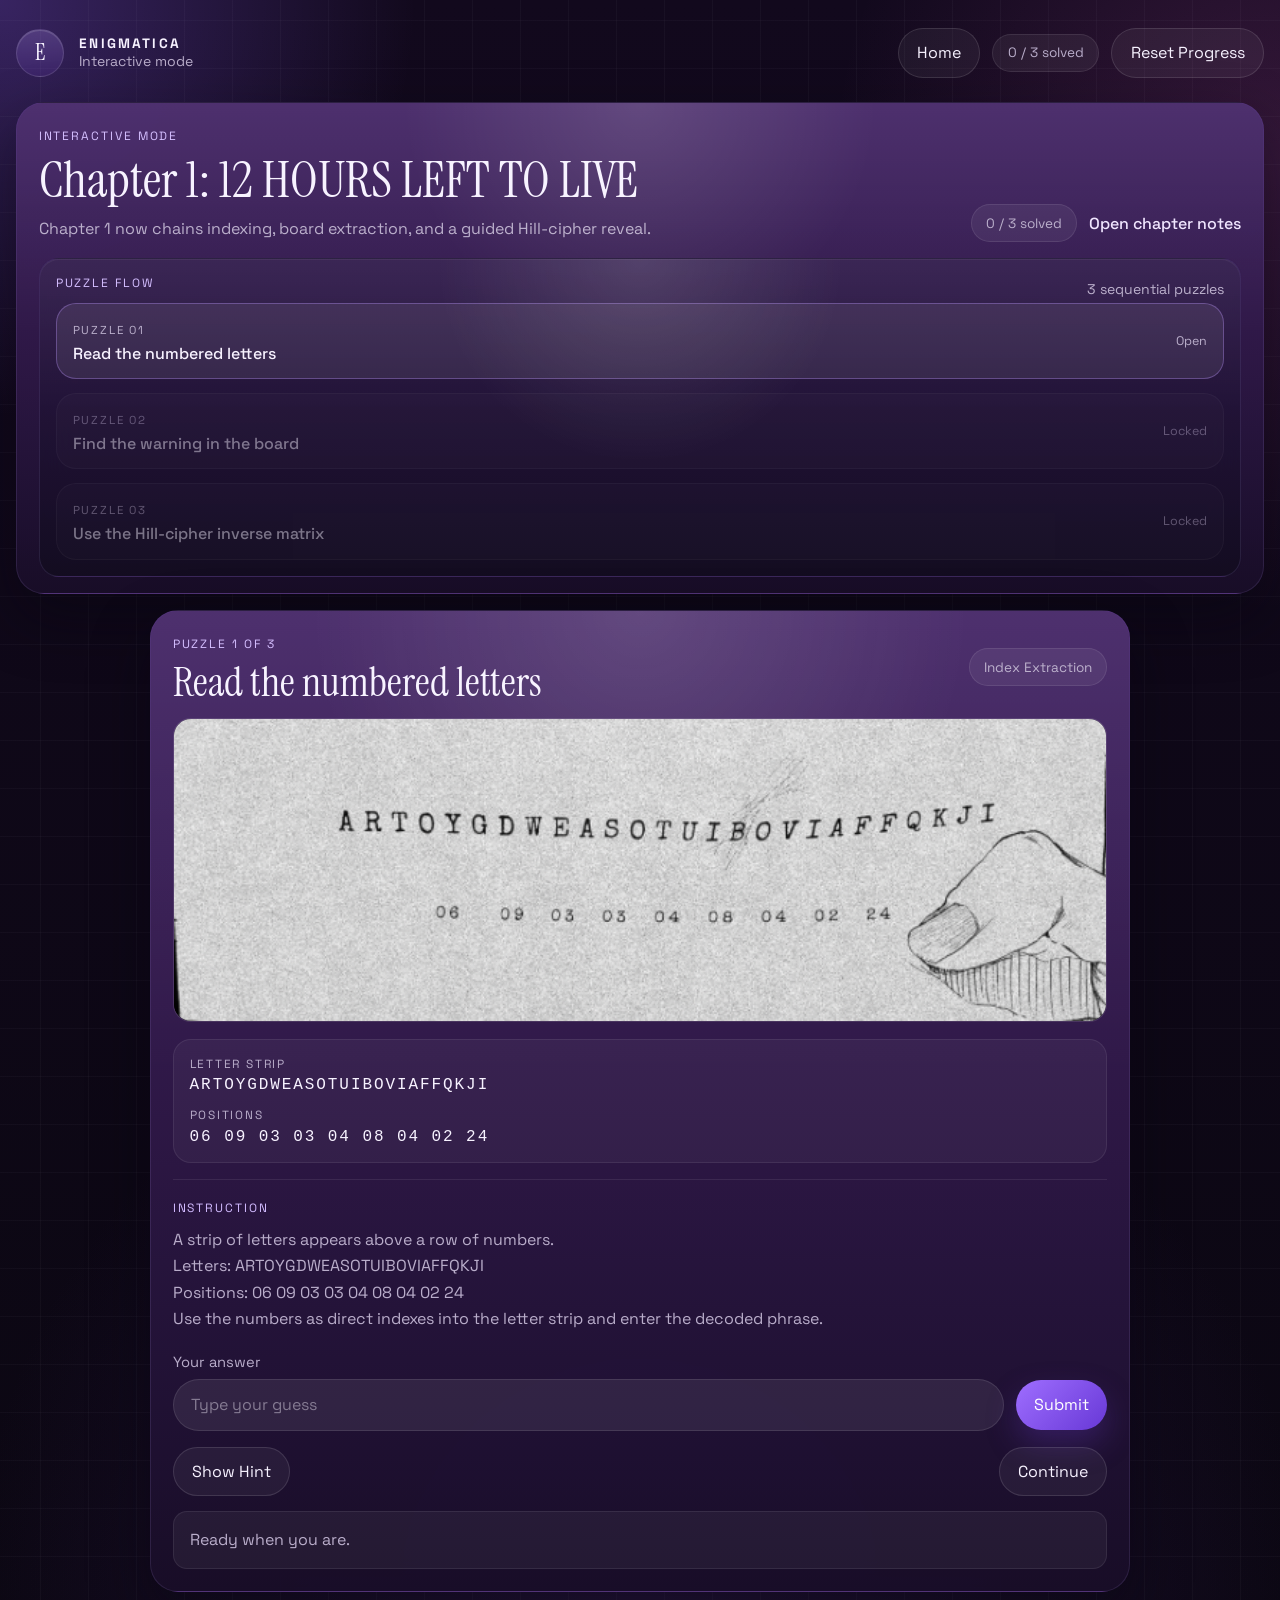
==== play.html @ 7e6c51b9 "add web app" ====
<!doctype html>
<html lang="en">
  <head>
    <meta charset="utf-8" />
    <meta name="viewport" content="width=device-width, initial-scale=1" />
    <title>Enigmatica · Play</title>
    <meta
      name="description"
      content="Play Enigmatica chapter puzzles one step at a time."
    />
    <link rel="preconnect" href="https://fonts.googleapis.com" />
    <link rel="preconnect" href="https://fonts.gstatic.com" crossorigin />
    <link
      href="https://fonts.googleapis.com/css2?family=Instrument+Serif:ital@0;1&family=Space+Grotesk:wght@400;500;700&display=swap"
      rel="stylesheet"
    />
    <link rel="stylesheet" href="./web/styles.css" />
  </head>
  <body>
    <div class="page-shell">
      <header class="topbar">
        <a class="brand" href="./index.html">
          <span class="brand-mark">E</span>
          <span class="brand-copy">
            <span class="brand-name" id="brandName">ENIGMATICA</span>
            <span class="brand-subtitle" id="brandSubtitle">Interactive mode</span>
          </span>
        </a>
        <div class="topbar-actions">
          <a class="ghost-button" id="homeLink" href="./index.html">Home</a>
          <span class="progress-pill" id="overallProgress">0 / 0 solved</span>
          <button class="ghost-button" id="resetProgressButton" type="button">
            Reset Progress
          </button>
        </div>
      </header>

      <main class="play-screen">
        <section class="card play-stage-card">
          <div class="play-stage-header">
            <div>
              <div class="eyebrow" id="playModeEyebrow">Interactive Mode</div>
              <h1 class="play-title" id="playChapterTitle">Chapter</h1>
              <p class="play-copy" id="playChapterDescription"></p>
            </div>
            <div class="play-stage-actions">
              <span class="progress-pill" id="chapterProgressLabel">0 / 0 solved</span>
              <a class="inline-link" id="chapterNotesLink" href="./docs/chapters/index.md">
                Open chapter notes
              </a>
            </div>
          </div>
          <section class="card chapter-stage chapter-stage-inner">
            <div class="section-heading">
              <span class="eyebrow" id="puzzleFlowEyebrow">Puzzle Flow</span>
              <span class="subtle-label" id="puzzleFlowLabel">Sequential unlocks</span>
            </div>
            <div class="puzzle-nav" id="puzzleNav"></div>
          </section>
        </section>

        <section class="play-workspace">
          <section class="card puzzle-card">
            <div class="puzzle-header">
              <div>
                <div class="eyebrow" id="puzzleEyebrow">Puzzle</div>
                <h2 id="puzzleTitle">Loading...</h2>
              </div>
              <span class="mechanic-chip" id="mechanicChip">Mechanic</span>
            </div>

            <div class="puzzle-media" id="puzzleMedia"></div>
            <div class="puzzle-clue" id="puzzleClue"></div>

            <div class="prompt-block">
              <div class="eyebrow" id="instructionEyebrow">Instruction</div>
              <p id="puzzlePrompt"></p>
            </div>

            <form class="answer-form" id="answerForm">
              <label class="answer-label" id="answerLabel" for="answerInput">Your answer</label>
              <div class="answer-row">
                <input
                  id="answerInput"
                  name="answer"
                  type="text"
                  autocomplete="off"
                  spellcheck="false"
                  placeholder="Type your guess"
                />
                <button class="primary-button" id="submitButton" type="submit">Submit</button>
              </div>
            </form>

            <div class="feedback-row">
              <button class="ghost-button" id="hintButton" type="button">Show Hint</button>
              <button class="ghost-button" id="continueButton" type="button" hidden>
                Continue
              </button>
            </div>

            <div class="hint-box" id="hintBox" hidden></div>
            <div class="status-box" id="statusBox" aria-live="polite"></div>
          </section>
        </section>
      </main>
    </div>

    <script src="./web/site-copy.js"></script>
    <script src="./web/shared.js"></script>
    <script src="./web/app.js"></script>
  </body>
</html>
---- web/styles.css ----
:root {
  --bg: #0b0712;
  --bg-deep: #140a21;
  --bg-soft: rgba(36, 20, 59, 0.72);
  --bg-strong: rgba(47, 25, 74, 0.86);
  --surface-border: rgba(191, 161, 255, 0.12);
  --surface-shadow: 0 24px 60px rgba(7, 4, 16, 0.45);
  --ink: #f7f2ff;
  --ink-soft: #b9adca;
  --accent: #8f62ff;
  --accent-strong: #d2bbff;
  --success: #63d7ad;
  --danger: #ff8e98;
  --radius-xl: 28px;
  --radius-lg: 20px;
  --radius-md: 14px;
  --font-ui: "Space Grotesk", "Avenir Next", "Segoe UI", sans-serif;
  --font-display: "Instrument Serif", "Times New Roman", serif;
}

* {
  box-sizing: border-box;
}

html {
  min-height: 100%;
  background:
    radial-gradient(circle at top left, rgba(143, 98, 255, 0.3), transparent 26rem),
    radial-gradient(circle at right 10%, rgba(214, 89, 190, 0.18), transparent 28rem),
    radial-gradient(circle at bottom center, rgba(62, 34, 102, 0.45), transparent 42rem),
    linear-gradient(180deg, #12091d 0%, var(--bg) 100%);
}

body {
  margin: 0;
  min-height: 100vh;
  color: var(--ink);
  font-family: var(--font-ui);
  background-image:
    linear-gradient(rgba(247, 242, 255, 0.03) 1px, transparent 1px),
    linear-gradient(90deg, rgba(247, 242, 255, 0.03) 1px, transparent 1px);
  background-position: center;
  background-size: 3rem 3rem;
}

img {
  display: block;
  max-width: 100%;
}

button,
input {
  font: inherit;
}

a {
  color: inherit;
}

.page-shell {
  width: min(1380px, calc(100vw - 2rem));
  margin: 0 auto;
  padding: 1.25rem 0 2rem;
}

.topbar {
  display: flex;
  align-items: center;
  justify-content: space-between;
  gap: 1rem;
  padding: 0.5rem 0 1.5rem;
}

.brand {
  display: inline-flex;
  align-items: center;
  gap: 0.95rem;
  text-decoration: none;
}

.brand-mark {
  display: grid;
  place-items: center;
  width: 3rem;
  height: 3rem;
  border-radius: 999px;
  border: 1px solid rgba(255, 255, 255, 0.12);
  background: linear-gradient(180deg, rgba(189, 157, 255, 0.22), rgba(107, 58, 191, 0.18));
  box-shadow: inset 0 1px 0 rgba(255, 255, 255, 0.14);
  font-family: var(--font-display);
  font-size: 1.45rem;
  line-height: 1;
}

.brand-copy {
  display: flex;
  flex-direction: column;
}

.brand-name {
  letter-spacing: 0.16em;
  font-size: 0.85rem;
  font-weight: 700;
}

.brand-subtitle,
.subtle-label {
  color: var(--ink-soft);
  font-size: 0.88rem;
}

.topbar-actions {
  display: flex;
  align-items: center;
  gap: 0.75rem;
  flex-wrap: wrap;
}

.progress-pill,
.mechanic-chip,
.chapter-pill {
  display: inline-flex;
  align-items: center;
  justify-content: center;
  gap: 0.35rem;
  min-height: 2.4rem;
  padding: 0.55rem 0.9rem;
  border-radius: 999px;
  border: 1px solid rgba(255, 255, 255, 0.09);
  background: rgba(255, 255, 255, 0.06);
  color: var(--ink-soft);
  font-size: 0.85rem;
}

.home-screen,
.play-screen,
.home-stack {
  display: grid;
  gap: 1.25rem;
}

.home-screen,
.play-screen {
  align-content: start;
}

.home-hero-grid {
  display: grid;
  grid-template-columns: minmax(0, 1.08fr) minmax(320px, 0.92fr);
  gap: 1.25rem;
  align-items: start;
}

.card {
  position: relative;
  overflow: hidden;
  border: 1px solid var(--surface-border);
  border-radius: var(--radius-xl);
  background:
    linear-gradient(180deg, rgba(69, 36, 104, 0.92), rgba(24, 13, 39, 0.92)),
    linear-gradient(180deg, var(--bg-strong), var(--bg-soft));
  box-shadow: var(--surface-shadow);
  backdrop-filter: blur(16px);
  padding: 1.35rem;
  animation: rise-in 650ms cubic-bezier(0.2, 0.7, 0.2, 1);
}

.card::before {
  content: "";
  position: absolute;
  inset: 0;
  background:
    radial-gradient(circle at top, rgba(255, 255, 255, 0.12), transparent 30%),
    linear-gradient(180deg, rgba(255, 255, 255, 0.06), transparent 48%);
  pointer-events: none;
}

.hero-card {
  padding-bottom: 1.15rem;
  background:
    radial-gradient(circle at top left, rgba(181, 132, 255, 0.22), transparent 18rem),
    linear-gradient(180deg, rgba(55, 27, 89, 0.96), rgba(13, 8, 23, 0.98));
}

.home-about-card h2,
.play-title {
  margin: 0;
  font-family: var(--font-display);
  font-weight: 400;
  line-height: 0.98;
}

.home-about-card h2 {
  font-size: clamp(1.85rem, 3vw, 2.55rem);
}

.play-title {
  font-size: clamp(2rem, 4vw, 3.2rem);
}

.eyebrow {
  display: inline-flex;
  align-items: center;
  gap: 0.45rem;
  margin-bottom: 0.7rem;
  color: var(--accent-strong);
  font-size: 0.75rem;
  letter-spacing: 0.16em;
  text-transform: uppercase;
}

.hero-card h1,
.puzzle-header h2 {
  margin: 0;
  font-family: var(--font-display);
  font-size: clamp(2rem, 4vw, 3.4rem);
  line-height: 0.95;
  font-weight: 400;
}

.puzzle-header h2 {
  font-size: clamp(1.85rem, 3.2vw, 2.7rem);
}

.hero-copy,
.prompt-block p,
.status-box,
.hint-box,
#chapterSummary {
  margin: 0;
  color: var(--ink-soft);
  line-height: 1.65;
}

.prompt-block p,
.hint-box {
  white-space: pre-line;
}

.hero-media {
  margin-top: 1.3rem;
  width: 100%;
  margin-inline: 0 auto 0 0;
  position: relative;
  border-radius: calc(var(--radius-xl) - 6px);
  overflow: hidden;
  aspect-ratio: 1566 / 779;
  background:
    linear-gradient(180deg, rgba(6, 4, 14, 0) 0%, rgba(6, 4, 14, 0.8) 100%),
    #10081b;
  border: 1px solid rgba(255, 255, 255, 0.08);
  box-shadow:
    inset 0 1px 0 rgba(255, 255, 255, 0.1),
    0 18px 40px rgba(0, 0, 0, 0.38);
}

.hero-media-overlay {
  position: absolute;
  inset: auto 0 0 0;
  z-index: 1;
  display: flex;
  flex-direction: column;
  gap: 0.35rem;
  padding: 1rem 1rem 1.1rem;
  background: linear-gradient(180deg, rgba(8, 5, 15, 0) 0%, rgba(8, 5, 15, 0.88) 100%);
}

.hero-kicker {
  color: white;
  font-size: 0.9rem;
  font-weight: 700;
  letter-spacing: 0.12em;
}

.hero-caption {
  color: var(--ink-soft);
  font-size: 0.88rem;
}

.hero-media img {
  width: 100%;
  height: 100%;
  object-fit: cover;
  object-position: center center;
  transform: none;
  filter: saturate(1.04) contrast(1.08) brightness(0.96);
}

.section-heading,
.puzzle-header,
.feedback-row,
.answer-row,
.hero-actions,
.play-stage-header,
.play-stage-actions {
  display: flex;
  align-items: center;
  justify-content: space-between;
  gap: 0.75rem;
}

.hero-actions {
  margin-top: 1rem;
  flex-wrap: wrap;
}

.feature-grid,
.home-chapter-grid,
.puzzle-nav {
  display: grid;
  gap: 0.85rem;
}

.feature-grid {
  grid-template-columns: repeat(3, minmax(0, 1fr));
}

.feature-card {
  min-height: 100%;
  padding: 1rem;
  border: 1px solid rgba(255, 255, 255, 0.08);
  border-radius: var(--radius-lg);
  background: rgba(255, 255, 255, 0.04);
}

.feature-card strong {
  display: block;
  margin-bottom: 0.45rem;
  font-size: 0.98rem;
}

.feature-card p,
.play-copy {
  margin: 0;
  color: var(--ink-soft);
  line-height: 1.65;
}

.home-chapter-grid {
  grid-template-columns: repeat(auto-fit, minmax(280px, 1fr));
}

.play-screen {
  gap: 1rem;
}

.play-stage-card {
  padding-bottom: 1rem;
}

.play-stage-header {
  align-items: flex-end;
}

.play-stage-actions {
  flex-wrap: wrap;
}

.play-copy {
  margin-top: 0.65rem;
  max-width: 68ch;
}

.chapter-stage-inner {
  margin-top: 1rem;
  padding: 1rem;
  border-radius: calc(var(--radius-xl) - 8px);
  background:
    linear-gradient(180deg, rgba(44, 23, 72, 0.84), rgba(17, 11, 30, 0.84)),
    rgba(255, 255, 255, 0.02);
  box-shadow: inset 0 1px 0 rgba(255, 255, 255, 0.06);
}

.play-workspace {
  width: min(980px, 100%);
  margin: 0 auto;
}

.chapter-item,
.puzzle-step {
  border: 1px solid rgba(255, 255, 255, 0.08);
  border-radius: var(--radius-lg);
  background: rgba(255, 255, 255, 0.04);
}

.chapter-item {
  padding: 0;
  transition: transform 180ms ease, border-color 180ms ease, background 180ms ease;
}

.chapter-button,
.puzzle-step-button {
  display: block;
  width: 100%;
  border: 0;
  background: transparent;
  color: inherit;
  text-align: left;
  cursor: pointer;
  text-decoration: none;
}

.chapter-button {
  display: flex;
  flex-direction: column;
  min-height: 100%;
  padding: 1rem;
}

.chapter-item.is-active,
.puzzle-step.is-active {
  border-color: rgba(185, 145, 255, 0.34);
  background: rgba(255, 255, 255, 0.08);
}

.chapter-item:hover,
.puzzle-step:hover {
  transform: translateY(-2px);
}

.chapter-button strong {
  display: block;
  margin-bottom: 0.25rem;
}

.chapter-button span {
  color: var(--ink-soft);
  font-size: 0.92rem;
  line-height: 1.5;
}

.chapter-meta {
  display: flex;
  align-items: center;
  justify-content: space-between;
  gap: 0.6rem;
  margin-top: 0.8rem;
}

.chapter-cta {
  display: inline-flex;
  align-items: center;
  gap: 0.35rem;
  margin-top: 1rem;
  color: #f4eaff;
  font-size: 0.88rem;
  font-weight: 600;
}

.inline-link {
  display: inline-flex;
  align-items: center;
  gap: 0.35rem;
  margin-top: 1rem;
  color: #f0e5ff;
  font-weight: 500;
  text-decoration: none;
}

.inline-link:hover {
  text-decoration: underline;
}

.play-stage-actions .inline-link {
  margin-top: 0;
}

.chapter-summary-title {
  margin: 0 0 0.6rem;
  font-size: 1.1rem;
}

.chapter-summary-copy {
  margin: 0;
}

.puzzle-step-button {
  display: flex;
  align-items: center;
  justify-content: space-between;
  gap: 1rem;
  padding: 0.9rem 1rem;
}

.puzzle-step-index {
  font-size: 0.72rem;
  letter-spacing: 0.16em;
  text-transform: uppercase;
  color: var(--ink-soft);
}

.puzzle-step-title {
  display: block;
  margin-top: 0.24rem;
  font-weight: 500;
}

.puzzle-step-state {
  font-size: 0.78rem;
  color: var(--ink-soft);
}

.puzzle-step.is-locked {
  opacity: 0.45;
}

.puzzle-step.is-locked .puzzle-step-button {
  cursor: not-allowed;
}

.puzzle-card {
  min-height: 0;
}

.puzzle-media {
  margin: 1rem 0 1.05rem;
}

.puzzle-image-frame {
  overflow: hidden;
  border: 1px solid rgba(255, 255, 255, 0.08);
  border-radius: calc(var(--radius-xl) - 10px);
  background: rgba(255, 255, 255, 0.04);
}

.puzzle-image-frame img {
  width: 100%;
  max-height: 360px;
  object-fit: contain;
  background: linear-gradient(180deg, rgba(19, 11, 31, 0.96), rgba(10, 7, 18, 0.98));
}

.clue-panel {
  margin-bottom: 1rem;
  border: 1px solid rgba(255, 255, 255, 0.08);
  border-radius: calc(var(--radius-xl) - 10px);
  background: rgba(255, 255, 255, 0.04);
  padding: 1rem;
}

.clue-grid {
  display: grid;
  gap: 0.8rem;
}

.mono-block,
.board-pre,
.matrix-card {
  font-family: "IBM Plex Mono", "SFMono-Regular", Consolas, monospace;
}

.label {
  display: block;
  margin-bottom: 0.35rem;
  font-size: 0.74rem;
  letter-spacing: 0.15em;
  text-transform: uppercase;
  color: var(--ink-soft);
}

.mono-block {
  font-size: 1rem;
  letter-spacing: 0.12em;
  word-break: break-all;
}

.board-pre {
  margin: 0;
  overflow-x: auto;
  font-size: 0.97rem;
  line-height: 1.6;
}

.matrix-layout {
  display: grid;
  grid-template-columns: repeat(auto-fit, minmax(220px, 1fr));
  gap: 1rem;
}

.matrix-card {
  border: 1px solid rgba(255, 255, 255, 0.08);
  border-radius: var(--radius-md);
  background: rgba(255, 255, 255, 0.04);
  padding: 0.9rem;
  white-space: pre-wrap;
  line-height: 1.6;
}

.prompt-block {
  margin: 1rem 0 1.25rem;
  padding-top: 1rem;
  border-top: 1px solid rgba(255, 255, 255, 0.08);
}

.answer-form {
  margin-bottom: 0.95rem;
}

.answer-label {
  display: block;
  margin-bottom: 0.5rem;
  font-size: 0.92rem;
  color: var(--ink-soft);
}

#answerInput {
  flex: 1;
  min-width: 0;
  min-height: 3.3rem;
  border: 1px solid rgba(255, 255, 255, 0.1);
  border-radius: 999px;
  background: rgba(255, 255, 255, 0.08);
  color: var(--ink);
  padding: 0 1.1rem;
  outline: none;
  transition: border-color 180ms ease, box-shadow 180ms ease;
}

#answerInput::placeholder {
  color: rgba(247, 242, 255, 0.42);
}

#answerInput:focus {
  border-color: rgba(185, 145, 255, 0.5);
  box-shadow: 0 0 0 4px rgba(143, 98, 255, 0.12);
}

.primary-button,
.ghost-button {
  display: inline-flex;
  align-items: center;
  justify-content: center;
  min-height: 3.1rem;
  border-radius: 999px;
  padding: 0 1.15rem;
  text-decoration: none;
  transition: transform 180ms ease, background 180ms ease, border-color 180ms ease;
}

.primary-button {
  border: 0;
  background: linear-gradient(135deg, #9f6eff, #6738d6);
  color: white;
  cursor: pointer;
  box-shadow: 0 14px 30px rgba(94, 54, 180, 0.34);
}

.ghost-button {
  border: 1px solid rgba(255, 255, 255, 0.12);
  background: rgba(255, 255, 255, 0.05);
  color: var(--ink);
  cursor: pointer;
}

.primary-button:hover,
.ghost-button:hover {
  transform: translateY(-1px);
}

.hint-box,
.status-box {
  margin-top: 0.9rem;
  border-radius: var(--radius-md);
  border: 1px solid rgba(255, 255, 255, 0.08);
  background: rgba(255, 255, 255, 0.05);
  padding: 0.95rem 1rem;
}

.status-box.is-success {
  border-color: rgba(31, 106, 79, 0.2);
  color: var(--success);
}

.status-box.is-error {
  border-color: rgba(156, 63, 51, 0.18);
  color: var(--danger);
}

.status-box.is-neutral {
  color: var(--ink-soft);
}

@media (max-width: 1100px) {
  .home-hero-grid,
  .feature-grid {
    grid-template-columns: 1fr;
  }

  .play-stage-header {
    flex-direction: column;
    align-items: flex-start;
  }

  .hero-media {
    width: 100%;
    aspect-ratio: 1566 / 779;
  }
}

@media (max-width: 680px) {
  .page-shell {
    width: min(100vw - 1rem, 100%);
    padding-top: 0.75rem;
  }

  .topbar,
  .topbar-actions,
  .answer-row,
  .feedback-row,
  .puzzle-header,
  .hero-actions,
  .play-stage-actions {
    flex-direction: column;
    align-items: stretch;
  }

  .hero-card h1,
  .puzzle-header h2,
  .play-title {
    font-size: 2rem;
  }

  .card {
    padding: 1rem;
    border-radius: 24px;
  }

  .home-chapter-grid {
    grid-template-columns: 1fr;
  }
}

@media (prefers-reduced-motion: reduce) {
  *,
  *::before,
  *::after {
    animation: none !important;
    transition: none !important;
    scroll-behavior: auto !important;
  }
}

@keyframes rise-in {
  from {
    opacity: 0;
    transform: translateY(18px);
  }
  to {
    opacity: 1;
    transform: translateY(0);
  }
}
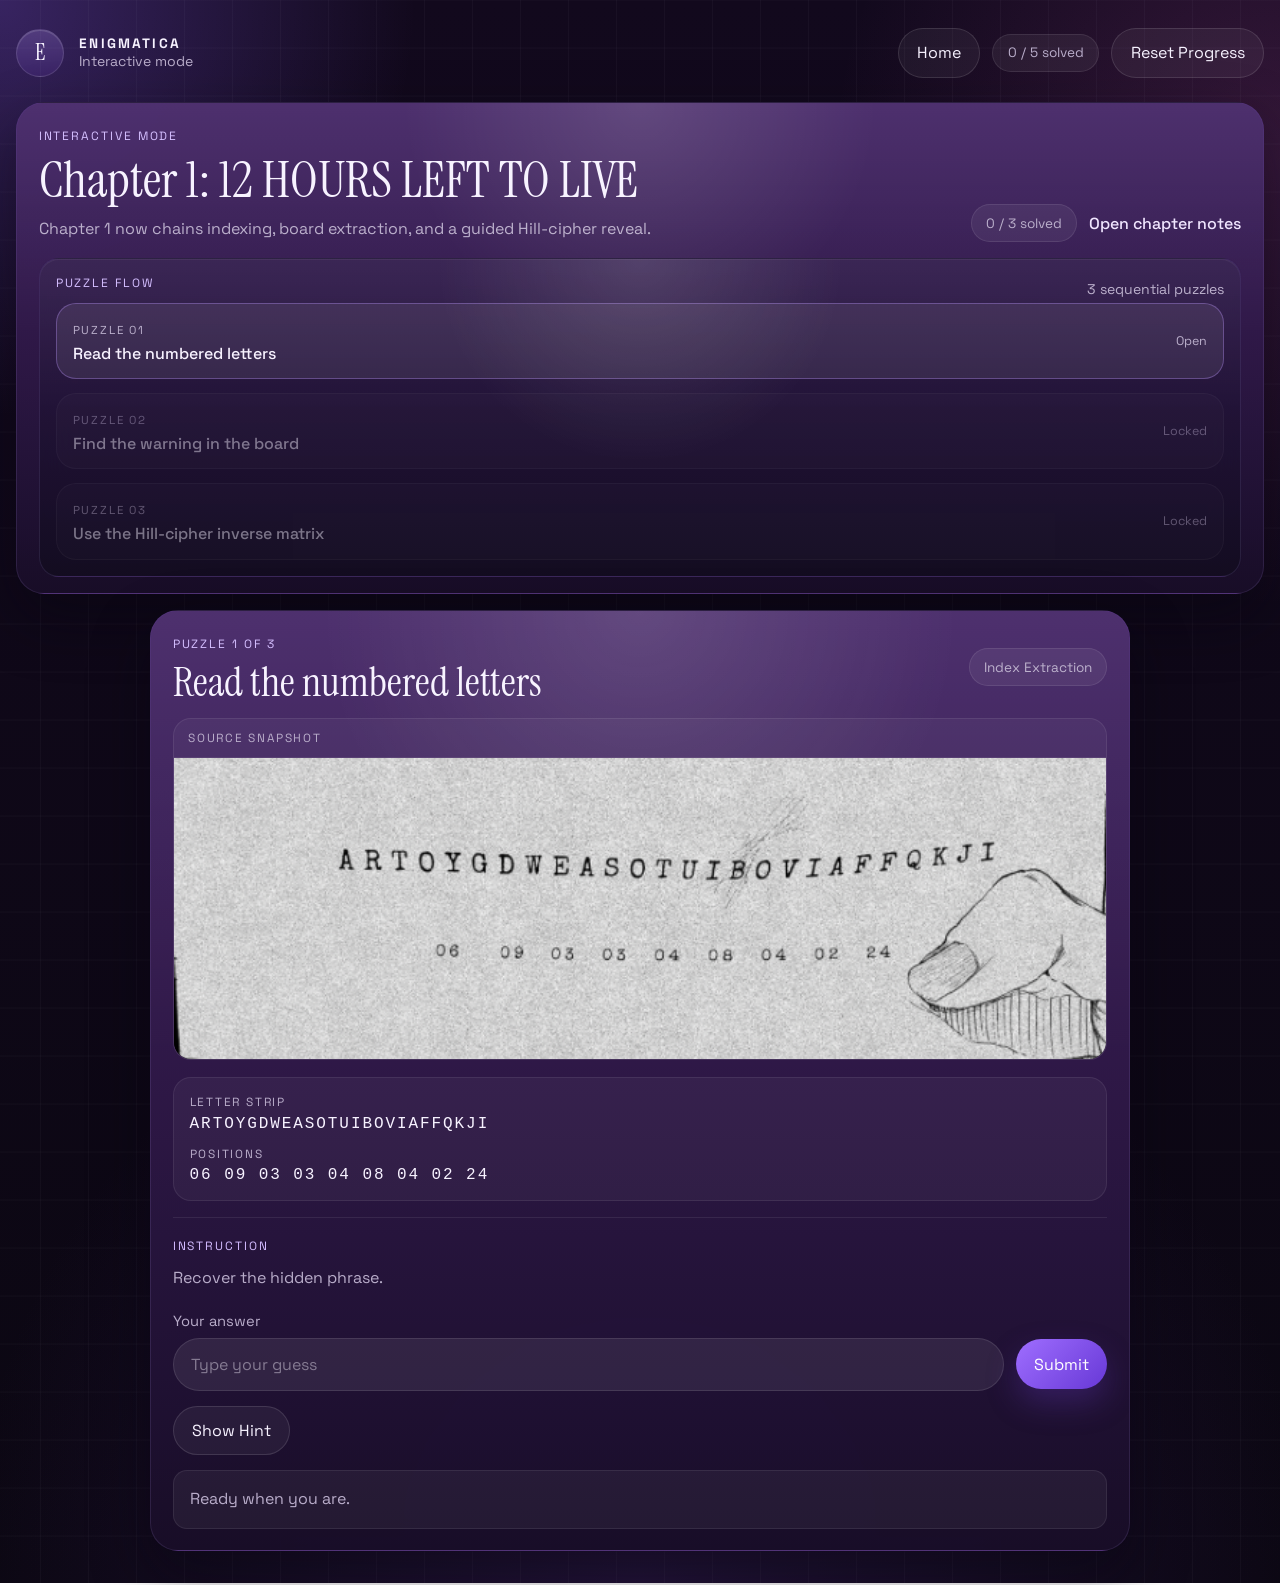
==== commit 6accbf8a: "improve UX/UI" ====
--- a/play.html
+++ b/play.html
@@ -106,6 +106,29 @@
       </main>
     </div>
 
+    <div
+      class="modal-overlay"
+      id="completionModal"
+      role="dialog"
+      aria-modal="true"
+      aria-labelledby="completionModalTitle"
+      hidden
+    >
+      <section class="completion-modal">
+        <div class="eyebrow" id="completionModalEyebrow">Chapter Complete</div>
+        <h2 id="completionModalTitle">Chapter complete</h2>
+        <p id="completionModalBody"></p>
+        <div class="modal-actions">
+          <button class="primary-button" id="completionModalPrimaryButton" type="button">
+            Continue
+          </button>
+          <button class="ghost-button" id="completionModalCloseButton" type="button">
+            Stay Here
+          </button>
+        </div>
+      </section>
+    </div>
+
     <script src="./web/site-copy.js"></script>
     <script src="./web/shared.js"></script>
     <script src="./web/app.js"></script>
--- a/web/styles.css
+++ b/web/styles.css
@@ -53,6 +53,10 @@
   font: inherit;
 }
 
+[hidden] {
+  display: none !important;
+}
+
 a {
   color: inherit;
 }
@@ -418,6 +422,18 @@
   transform: translateY(-2px);
 }
 
+.chapter-item.is-locked {
+  opacity: 0.45;
+}
+
+.chapter-item.is-locked:hover {
+  transform: none;
+}
+
+.chapter-item.is-locked .chapter-button {
+  cursor: not-allowed;
+}
+
 .chapter-button strong {
   display: block;
   margin-bottom: 0.25rem;
@@ -513,14 +529,27 @@
 }
 
 .puzzle-media {
+  display: grid;
+  gap: 0.85rem;
   margin: 1rem 0 1.05rem;
 }
 
 .puzzle-image-frame {
+  position: relative;
   overflow: hidden;
   border: 1px solid rgba(255, 255, 255, 0.08);
   border-radius: calc(var(--radius-xl) - 10px);
   background: rgba(255, 255, 255, 0.04);
+}
+
+.puzzle-image-label {
+  display: block;
+  padding: 0.7rem 0.9rem;
+  border-bottom: 1px solid rgba(255, 255, 255, 0.08);
+  color: var(--ink-soft);
+  font-size: 0.74rem;
+  letter-spacing: 0.15em;
+  text-transform: uppercase;
 }
 
 .puzzle-image-frame img {
@@ -666,6 +695,11 @@
   padding: 0.95rem 1rem;
 }
 
+.hint-box {
+  white-space: pre-line;
+  line-height: 1.65;
+}
+
 .status-box.is-success {
   border-color: rgba(31, 106, 79, 0.2);
   color: var(--success);
@@ -678,6 +712,48 @@
 
 .status-box.is-neutral {
   color: var(--ink-soft);
+}
+
+body.has-modal {
+  overflow: hidden;
+}
+
+.modal-overlay {
+  position: fixed;
+  inset: 0;
+  z-index: 10;
+  display: grid;
+  place-items: center;
+  padding: 1rem;
+  background: rgba(7, 4, 16, 0.7);
+  backdrop-filter: blur(10px);
+}
+
+.completion-modal {
+  width: min(520px, 100%);
+  border: 1px solid rgba(185, 145, 255, 0.3);
+  border-radius: var(--radius-xl);
+  background:
+    radial-gradient(circle at top right, rgba(143, 98, 255, 0.22), transparent 17rem),
+    linear-gradient(180deg, #27163c, #130b21);
+  box-shadow: var(--surface-shadow);
+  padding: clamp(1.35rem, 4vw, 2rem);
+}
+
+.completion-modal h2 {
+  margin: 0.55rem 0 0.75rem;
+}
+
+.completion-modal p {
+  margin: 0 0 1.4rem;
+  color: var(--ink-soft);
+  line-height: 1.6;
+}
+
+.modal-actions {
+  display: flex;
+  gap: 0.65rem;
+  flex-wrap: wrap;
 }
 
 @media (max-width: 1100px) {
